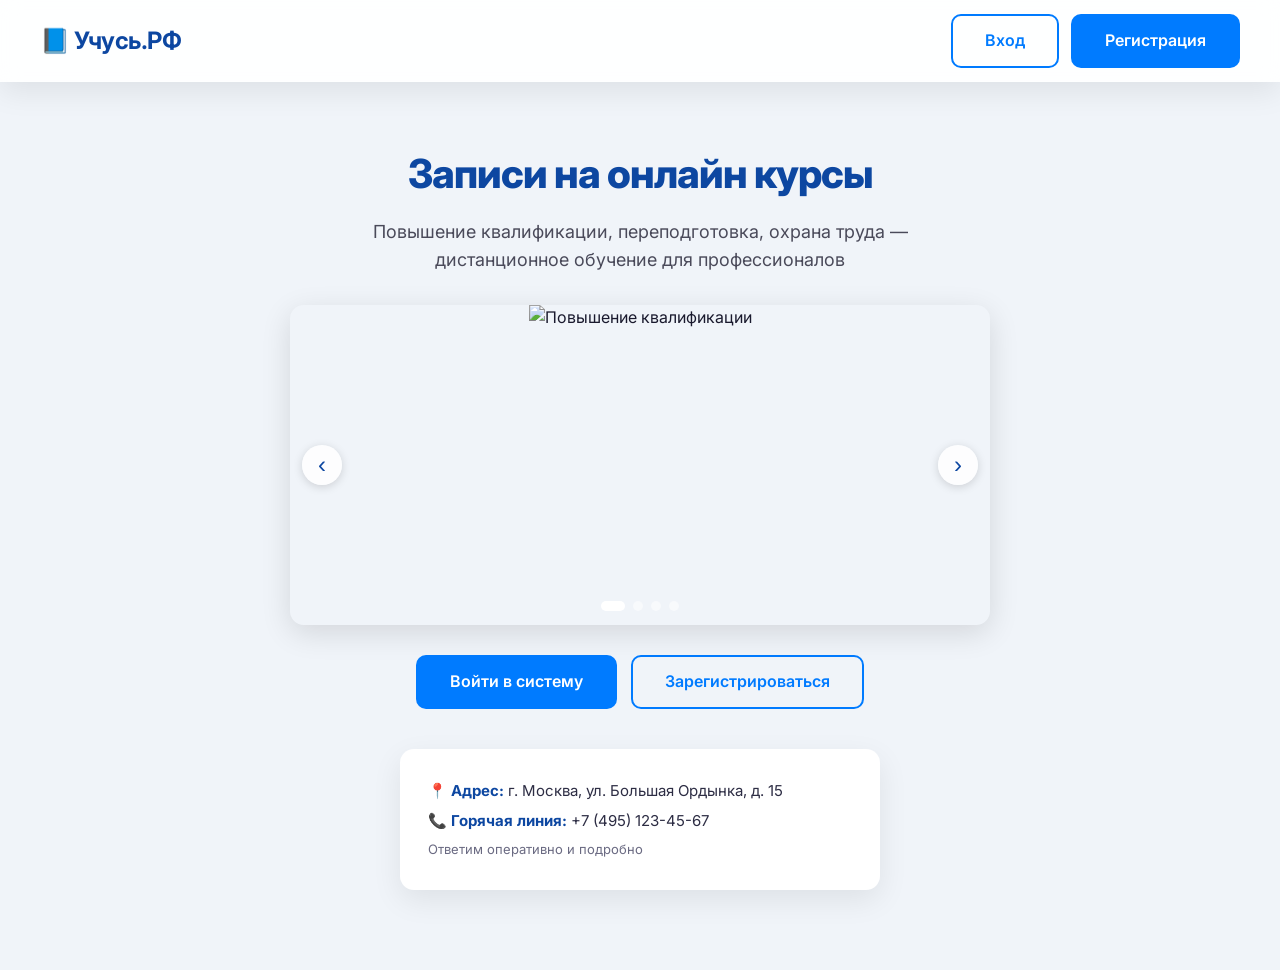
==== assets/admin.html @ 332140f2 "начало" ====
<!DOCTYPE html>
<html lang="ru">
<head>
    <meta charset="UTF-8">
    <meta name="viewport" content="width=device-width, initial-scale=1.0">
    <title>Админ-панель - Учусь.РФ</title>
    <link rel="stylesheet" href="style.css">
</head>
<body>
    <header>
        <div class="logo">📘 Учусь.РФ <span style="font-size:14px; font-weight:400; color:#6a6a82;">Админ-панель</span></div>
        <nav>
            <button class="btn-outline btn-sm" onclick="logout()">Выход</button>
        </nav>
    </header>

    <div class="container">
        <div class="card">
            <h2 style="color: var(--dark-primary); margin-bottom:20px;">⚙️ Управление заявками</h2>
            <div class="filter-bar">
                <select id="status-filter">
                    <option value="all">📋 Все заявки</option>
                    <option value="Новая">🆕 Новые</option>
                    <option value="Идет обучение">📚 В процессе</option>
                    <option value="Обучение завершено">✅ Завершены</option>
                </select>
            </div>
            <div id="admin-app-list"></div>
            <div class="pagination">
                <button id="prev-page" onclick="changePage(-1)">← Назад</button>
                <span id="page-info">Страница 1 из 1</span>
                <button id="next-page" onclick="changePage(1)">Вперед →</button>
            </div>
        </div>
    </div>
    <script src="main.js"></script>
</body>
</html>
---- assets/style.css ----
@import url('https://fonts.googleapis.com/css2?family=Inter:opsz,wght@14..32,100..900&display=swap');

:root {
    --primary: #007bff;
    --dark-primary: #0d47a1;
    --bg-gray: #ced4da;
    --light-gray: #f8f9fa;
    --white: #ffffff;
    --shadow: 0 10px 30px rgba(0, 0, 0, 0.08);
    --radius: 14px;
    --transition: 0.3s ease;
}

* {
    margin: 0;
    padding: 0;
    box-sizing: border-box;
}

body {
    font-family: 'Inter', sans-serif;
    background: #f0f4f9;
    color: #1a1a2e;
    line-height: 1.6;
    min-height: 100vh;
}

/* ===== ШАПКА ===== */
header {
    background: var(--white);
    box-shadow: var(--shadow);
    padding: 14px 40px;
    display: flex;
    justify-content: space-between;
    align-items: center;
    position: sticky;
    top: 0;
    z-index: 100;
    backdrop-filter: blur(10px);
    background: rgba(255, 255, 255, 0.92);
}

.logo {
    font-size: 24px;
    font-weight: 700;
    color: var(--dark-primary);
    letter-spacing: -0.5px;
}

.logo span {
    color: var(--primary);
}

nav {
    display: flex;
    gap: 12px;
    align-items: center;
}

nav a {
    text-decoration: none;
    font-weight: 500;
    transition: var(--transition);
    padding: 8px 18px;
    border-radius: 20px;
    font-size: 15px;
}

.btn-header {
    background: transparent;
    color: var(--primary);
    border: 2px solid var(--primary);
}

.btn-header:hover {
    background: var(--primary);
    color: white;
}

/* ===== КОНТЕЙНЕРЫ ===== */
.container {
    max-width: 1100px;
    margin: 0 auto;
    padding: 20px;
}

.app-container {
    max-width: 480px;
    margin: 40px auto;
    padding: 30px 28px;
    background: white;
    border-radius: var(--radius);
    box-shadow: var(--shadow);
    animation: fadeUp 0.5s ease forwards;
}

@keyframes fadeUp {
    from {
        opacity: 0;
        transform: translateY(25px);
    }

    to {
        opacity: 1;
        transform: translateY(0);
    }
}

/* ===== ГЕРОЙ ===== */
.hero {
    text-align: center;
    padding: 40px 0 60px;
}

.hero h1 {
    font-size: 40px;
    color: var(--dark-primary);
    margin-bottom: 12px;
    font-weight: 800;
    letter-spacing: -1px;
}

.hero h1 span {
    color: var(--primary);
}

.hero p {
    font-size: 18px;
    color: #4a4a5a;
    max-width: 640px;
    margin: 0 auto 30px;
}

.hero-buttons {
    display: flex;
    gap: 14px;
    justify-content: center;
    flex-wrap: wrap;
    margin-top: 10px;
}

/* ===== СЛАЙДЕР ===== */
.hero-slider {
    width: 100%;
    max-width: 700px;
    height: 320px;
    margin: 0 auto 30px;
    border-radius: var(--radius);
    overflow: hidden;
    position: relative;
    box-shadow: 0 8px 30px rgba(0, 0, 0, 0.12);
}

.slider-wrapper {
    display: flex;
    width: 400%;
    height: 100%;
    transition: transform 0.6s cubic-bezier(0.25, 0.8, 0.25, 1);
}

.slide {
    width: 25%;
    height: 100%;
    flex-shrink: 0;
}

.slide img {
    width: 100%;
    height: 100%;
    object-fit: cover;
}

.slider-btn {
    position: absolute;
    top: 50%;
    transform: translateY(-50%);
    background: rgba(255, 255, 255, 0.85);
    border: none;
    width: 40px;
    height: 40px;
    border-radius: 50%;
    font-size: 24px;
    cursor: pointer;
    transition: var(--transition);
    box-shadow: 0 2px 10px rgba(0, 0, 0, 0.15);
    color: var(--dark-primary);
    font-weight: 300;
    display: flex;
    align-items: center;
    justify-content: center;
}

.slider-btn:hover {
    background: white;
    transform: translateY(-50%) scale(1.08);
}

.slider-btn.prev {
    left: 12px;
}

.slider-btn.next {
    right: 12px;
}

.slider-dots {
    position: absolute;
    bottom: 14px;
    left: 50%;
    transform: translateX(-50%);
    display: flex;
    gap: 8px;
}

.slider-dots span {
    width: 10px;
    height: 10px;
    border-radius: 50%;
    background: rgba(255, 255, 255, 0.5);
    cursor: pointer;
    transition: var(--transition);
}

.slider-dots span.active {
    background: white;
    width: 24px;
    border-radius: 5px;
}

/* ===== КНОПКИ ===== */
.btn {
    background: var(--primary);
    color: white;
    padding: 14px 34px;
    border: none;
    border-radius: 10px;
    cursor: pointer;
    font-weight: 600;
    font-size: 16px;
    transition: var(--transition);
    text-decoration: none;
    display: inline-block;
}

.btn:hover {
    background: var(--dark-primary);
    transform: translateY(-2px);
    box-shadow: 0 6px 20px rgba(0, 123, 255, 0.35);
}

.btn-outline {
    background: transparent;
    color: var(--primary);
    border: 2px solid var(--primary);
    padding: 12px 32px;
    border-radius: 10px;
    cursor: pointer;
    font-weight: 600;
    font-size: 16px;
    transition: var(--transition);
    text-decoration: none;
    display: inline-block;
}

.btn-outline:hover {
    background: var(--primary);
    color: white;
    transform: translateY(-2px);
}

.btn-sm {
    padding: 8px 18px;
    font-size: 14px;
}

.btn-danger {
    background: #dc3545;
    border-color: #dc3545;
}

.btn-danger:hover {
    background: #b02a37;
    border-color: #b02a37;
}

/* ===== ФОРМЫ ===== */
label {
    font-weight: 500;
    display: block;
    margin-top: 16px;
    margin-bottom: 5px;
    font-size: 14px;
    color: #2d2d44;
}

input,
select,
textarea {
    width: 100%;
    padding: 13px 16px;
    border: 2px solid #e2e8f0;
    border-radius: 10px;
    transition: var(--transition);
    font-size: 15px;
    font-family: 'Inter', sans-serif;
    background: #fafcff;
}

input:focus,
select:focus,
textarea:focus {
    border-color: var(--primary);
    outline: none;
    box-shadow: 0 0 0 4px rgba(0, 123, 255, 0.12);
    background: white;
}

.error-msg {
    color: #dc3545;
    font-size: 13px;
    margin-top: 4px;
    min-height: 20px;
}

.link-text {
    text-align: center;
    margin-top: 18px;
    font-size: 14px;
    color: #5a5a72;
}

.link-text a {
    color: var(--primary);
    font-weight: 600;
    text-decoration: none;
}

.link-text a:hover {
    text-decoration: underline;
}

/* ===== КАРТОЧКИ ЗАЯВОК ===== */
.app-card {
    border-left: 4px solid var(--primary);
    padding: 16px 18px;
    margin-bottom: 14px;
    background: #fafcff;
    border-radius: 10px;
    box-shadow: 0 2px 8px rgba(0, 0, 0, 0.04);
    transition: var(--transition);
}

.app-card:hover {
    background: white;
    box-shadow: 0 4px 16px rgba(0, 0, 0, 0.07);
}

.app-card strong {
    color: var(--dark-primary);
}

.app-card .meta {
    font-size: 14px;
    color: #5a5a72;
    margin-top: 4px;
}

.status-badge {
    padding: 4px 14px;
    border-radius: 20px;
    font-size: 12px;
    font-weight: 600;
    display: inline-block;
    margin-top: 6px;
}

.status-new {
    background: #fff3cd;
    color: #856404;
}

.status-progress {
    background: #cce5ff;
    color: #004085;
}

.status-done {
    background: #d4edda;
    color: #155724;
}

.review-area {
    width: 100%;
    padding: 10px 14px;
    border: 2px solid #e2e8f0;
    border-radius: 8px;
    resize: vertical;
    min-height: 60px;
    font-family: 'Inter', sans-serif;
    font-size: 14px;
    margin-top: 8px;
}

.review-area:focus {
    border-color: var(--primary);
    outline: none;
}

/* ===== АДМИНКА ===== */
.filter-bar {
    display: flex;
    gap: 12px;
    margin-bottom: 20px;
    flex-wrap: wrap;
}

.filter-bar select {
    width: auto;
    padding: 10px 16px;
    border-radius: 10px;
    background: white;
}

.pagination {
    display: flex;
    gap: 10px;
    align-items: center;
    justify-content: center;
    margin-top: 24px;
}

.pagination button {
    padding: 8px 16px;
    border: 2px solid var(--primary);
    border-radius: 8px;
    background: white;
    cursor: pointer;
    transition: var(--transition);
    font-weight: 500;
}

.pagination button:hover:not(:disabled) {
    background: var(--primary);
    color: white;
}

.pagination button:disabled {
    opacity: 0.4;
    cursor: not-allowed;
}

/* ===== TOAST ===== */
.toast {
    position: fixed;
    top: 24px;
    right: 24px;
    color: white;
    padding: 16px 28px;
    border-radius: 12px;
    box-shadow: 0 8px 30px rgba(0, 0, 0, 0.2);
    z-index: 999;
    animation: slideIn 0.5s cubic-bezier(0.25, 0.8, 0.25, 1);
    font-weight: 500;
    max-width: 380px;
}

@keyframes slideIn {
    from {
        transform: translateX(100%);
        opacity: 0;
    }

    to {
        transform: translateX(0);
        opacity: 1;
    }
}

/* ===== КОНТАКТЫ ===== */
.contact-block {
    margin-top: 40px;
    padding: 24px 28px;
    background: white;
    border-radius: var(--radius);
    box-shadow: var(--shadow);
    text-align: left;
    max-width: 480px;
    margin-left: auto;
    margin-right: auto;
}

.contact-block p {
    margin: 6px 0;
    font-size: 15px;
    color: #2d2d44;
}

.contact-block strong {
    color: var(--dark-primary);
}

.contact-note {
    color: #6a6a82 !important;
    font-size: 13px !important;
    margin-top: 4px !important;
}

/* ===== ХЕДЕР В КАБИНЕТЕ ===== */
.header-flex {
    display: flex;
    justify-content: space-between;
    align-items: center;
    margin-bottom: 20px;
}

.header-flex h3 {
    font-size: 24px;
    color: var(--dark-primary);
}

/* ===== АДАПТИВ ===== */
@media (max-width: 640px) {
    header {
        padding: 12px 20px;
        flex-wrap: wrap;
        gap: 10px;
    }

    .logo {
        font-size: 20px;
    }

    nav a {
        font-size: 13px;
        padding: 6px 14px;
    }

    .hero h1 {
        font-size: 28px;
    }

    .hero p {
        font-size: 16px;
        padding: 0 10px;
    }

    .hero-slider {
        height: 200px;
    }

    .slider-btn {
        width: 32px;
        height: 32px;
        font-size: 18px;
    }

    .app-container {
        padding: 20px 16px;
        margin: 20px 12px;
    }

    .btn,
    .btn-outline {
        padding: 12px 24px;
        font-size: 14px;
    }

    .contact-block {
        padding: 18px 16px;
    }
}

@media (max-width: 390px) {
    .hero-slider {
        height: 170px;
    }

    .hero h1 {
        font-size: 24px;
    }

    .hero-buttons {
        flex-direction: column;
        align-items: center;
    }

    .btn,
    .btn-outline {
        width: 100%;
        text-align: center;
    }
}
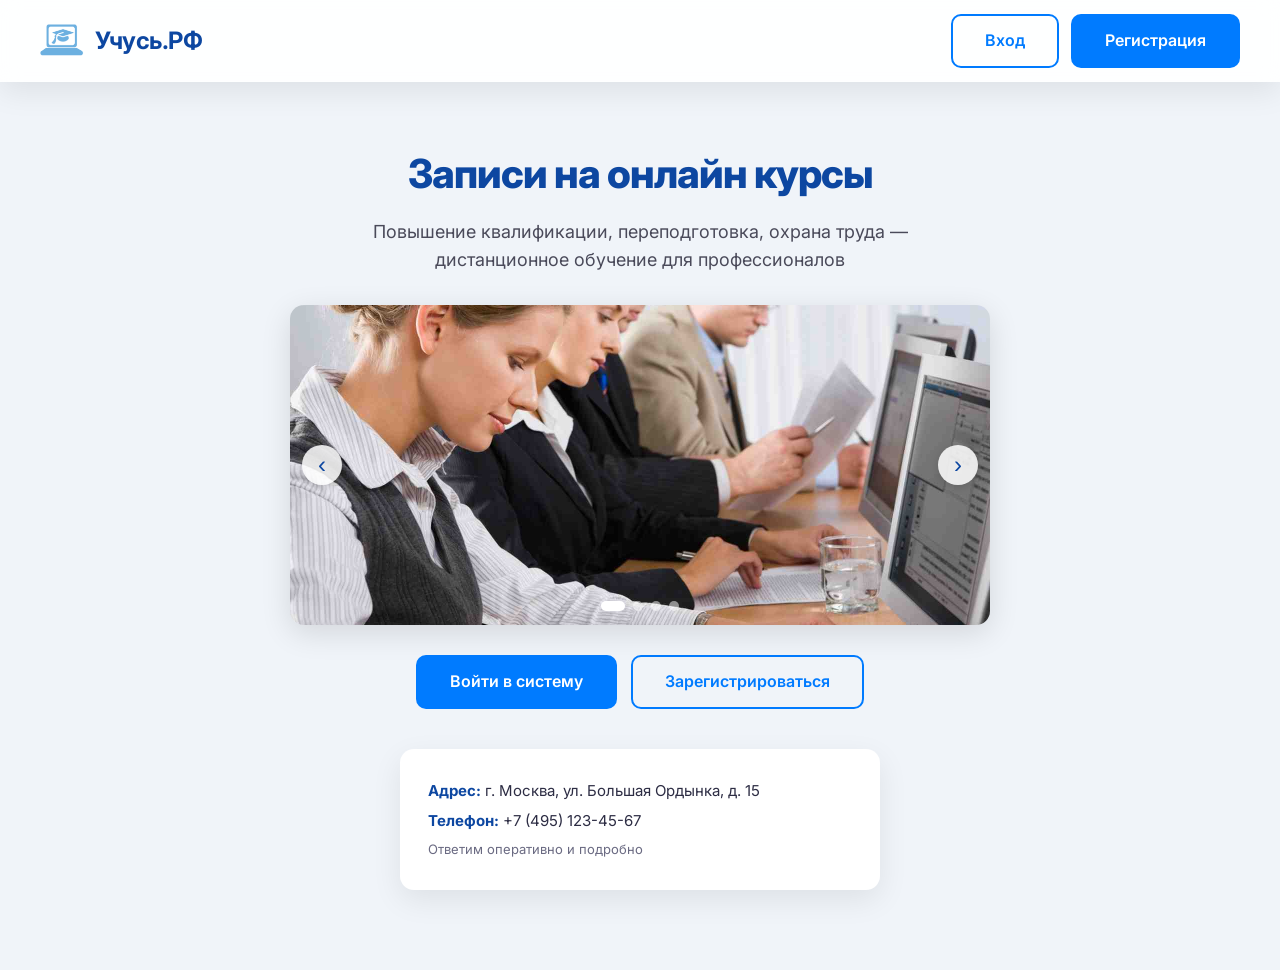
==== commit 71c12978: "добавила к админ панели редактирование" ====
--- a/assets/admin.html
+++ b/assets/admin.html
@@ -8,7 +8,11 @@
 </head>
 <body>
     <header>
-        <div class="logo">📘 Учусь.РФ <span style="font-size:14px; font-weight:400; color:#6a6a82;">Админ-панель</span></div>
+        <div class="logo">
+            <img src="images/logo.png" alt="Учусь.РФ" class="logo-img">
+            <span>Учусь.РФ</span>
+            <span style="font-size:14px; font-weight:400; color:#6a6a82; margin-left:8px;">Админ-панель</span>
+        </div>
         <nav>
             <button class="btn-outline btn-sm" onclick="logout()">Выход</button>
         </nav>
@@ -16,14 +20,16 @@
 
     <div class="container">
         <div class="card">
-            <h2 style="color: var(--dark-primary); margin-bottom:20px;">⚙️ Управление заявками</h2>
+            <h2 style="color: var(--dark-primary); margin-bottom:20px;">Управление заявками</h2>
             <div class="filter-bar">
                 <select id="status-filter">
-                    <option value="all">📋 Все заявки</option>
-                    <option value="Новая">🆕 Новые</option>
-                    <option value="Идет обучение">📚 В процессе</option>
-                    <option value="Обучение завершено">✅ Завершены</option>
+                    <option value="all">Все заявки</option>
+                    <option value="Новая">Новые</option>
+                    <option value="Идет обучение">В процессе</option>
+                    <option value="Обучение завершено">Завершены</option>
                 </select>
+                <button class="btn btn-sm" onclick="renderAdminApps(1)" style="padding:8px 20px;">Применить</button>
+                <button class="btn-outline btn-sm" onclick="renderAdminApps(1)" style="padding:8px 20px;">Сбросить</button>
             </div>
             <div id="admin-app-list"></div>
             <div class="pagination">
@@ -33,6 +39,44 @@
             </div>
         </div>
     </div>
+
+    <!-- Модальное окно для редактирования -->
+    <div class="modal-overlay" id="edit-modal">
+        <div class="modal-content">
+            <div class="modal-header">
+                <h3>Редактирование заявки</h3>
+                <button class="modal-close" onclick="closeModal()">×</button>
+            </div>
+            <form id="edit-form">
+                <input type="hidden" id="edit-id">
+                <label>Курс</label>
+                <select id="edit-course">
+                    <option value="Повышение квалификации">Повышение квалификации</option>
+                    <option value="Курс переподготовки">Курс переподготовки</option>
+                    <option value="Охрана труда">Охрана труда</option>
+                </select>
+                <label>Дата (ДД.ММ.ГГГГ)</label>
+                <input type="text" id="edit-date" placeholder="Например: 15.06.2026">
+                <label>Способ оплаты</label>
+                <select id="edit-payment">
+                    <option value="Предоплата по QR-коду">Предоплата по QR-коду</option>
+                    <option value="Оплата картой МИР">Оплата картой МИР</option>
+                    <option value="Постоплата в офисе">Постоплата в офисе (г. Москва)</option>
+                </select>
+                <label>Статус</label>
+                <select id="edit-status">
+                    <option value="Новая">Новая</option>
+                    <option value="Идет обучение">В процессе</option>
+                    <option value="Обучение завершено">Завершено</option>
+                </select>
+                <div class="modal-actions">
+                    <button type="submit" class="btn">Сохранить</button>
+                    <button type="button" class="btn-outline" onclick="closeModal()">Отмена</button>
+                </div>
+            </form>
+        </div>
+    </div>
+
     <script src="main.js"></script>
 </body>
 </html>
--- a/assets/style.css
+++ b/assets/style.css
@@ -41,14 +41,18 @@
 }
 
 .logo {
+    display: flex;
+    align-items: center;
+    gap: 10px;
     font-size: 24px;
     font-weight: 700;
     color: var(--dark-primary);
     letter-spacing: -0.5px;
 }
 
-.logo span {
-    color: var(--primary);
+.logo-img {
+    height: 36px;
+    width: auto;
 }
 
 nav {
@@ -57,13 +61,16 @@
     align-items: center;
 }
 
-nav a {
+nav a,
+nav button {
     text-decoration: none;
     font-weight: 500;
     transition: var(--transition);
     padding: 8px 18px;
     border-radius: 20px;
     font-size: 15px;
+    cursor: pointer;
+    font-family: 'Inter', sans-serif;
 }
 
 .btn-header {
@@ -104,6 +111,23 @@
         opacity: 1;
         transform: translateY(0);
     }
+}
+
+/* ===== ЛОГОТИП НА СТРАНИЦАХ АВТОРИЗАЦИИ ===== */
+.auth-logo {
+    text-align: center;
+    margin-bottom: 24px;
+}
+
+.auth-logo-img {
+    height: 50px;
+    width: auto;
+    margin-bottom: 8px;
+}
+
+.auth-logo h2 {
+    color: var(--dark-primary);
+    font-weight: 700;
 }
 
 /* ===== ГЕРОЙ ===== */
@@ -118,10 +142,6 @@
     margin-bottom: 12px;
     font-weight: 800;
     letter-spacing: -1px;
-}
-
-.hero h1 span {
-    color: var(--primary);
 }
 
 .hero p {
@@ -240,6 +260,7 @@
     transition: var(--transition);
     text-decoration: none;
     display: inline-block;
+    font-family: 'Inter', sans-serif;
 }
 
 .btn:hover {
@@ -260,6 +281,7 @@
     transition: var(--transition);
     text-decoration: none;
     display: inline-block;
+    font-family: 'Inter', sans-serif;
 }
 
 .btn-outline:hover {
@@ -276,11 +298,24 @@
 .btn-danger {
     background: #dc3545;
     border-color: #dc3545;
+    color: white;
 }
 
 .btn-danger:hover {
     background: #b02a37;
     border-color: #b02a37;
+    color: white;
+}
+
+.btn-warning {
+    background: #ffc107;
+    border-color: #ffc107;
+    color: #212529;
+}
+
+.btn-warning:hover {
+    background: #e0a800;
+    border-color: #e0a800;
 }
 
 /* ===== ФОРМЫ ===== */
@@ -363,6 +398,28 @@
     font-size: 14px;
     color: #5a5a72;
     margin-top: 4px;
+}
+
+.app-card .actions {
+    display: flex;
+    align-items: center;
+    gap: 8px;
+    margin-top: 8px;
+    flex-wrap: wrap;
+}
+
+.app-card .actions select {
+    width: auto;
+    padding: 4px 10px;
+    border-radius: 6px;
+    font-size: 14px;
+    background: white;
+    border: 2px solid #e2e8f0;
+}
+
+.app-card .actions .btn-sm {
+    padding: 4px 12px;
+    font-size: 13px;
 }
 
 .status-badge {
@@ -412,6 +469,7 @@
     gap: 12px;
     margin-bottom: 20px;
     flex-wrap: wrap;
+    align-items: center;
 }
 
 .filter-bar select {
@@ -421,6 +479,10 @@
     background: white;
 }
 
+.filter-bar .btn {
+    padding: 10px 20px;
+}
+
 .pagination {
     display: flex;
     gap: 10px;
@@ -437,6 +499,7 @@
     cursor: pointer;
     transition: var(--transition);
     font-weight: 500;
+    font-family: 'Inter', sans-serif;
 }
 
 .pagination button:hover:not(:disabled) {
@@ -447,6 +510,120 @@
 .pagination button:disabled {
     opacity: 0.4;
     cursor: not-allowed;
+}
+
+/* ===== МОДАЛЬНОЕ ОКНО ===== */
+.modal-overlay {
+    position: fixed;
+    top: 0;
+    left: 0;
+    right: 0;
+    bottom: 0;
+    background: rgba(0, 0, 0, 0.5);
+    backdrop-filter: blur(4px);
+    display: none;
+    justify-content: center;
+    align-items: center;
+    z-index: 999;
+    animation: fadeIn 0.3s ease;
+}
+
+.modal-overlay.active {
+    display: flex;
+}
+
+@keyframes fadeIn {
+    from { opacity: 0; }
+    to { opacity: 1; }
+}
+
+.modal-content {
+    background: white;
+    padding: 30px 35px;
+    border-radius: var(--radius);
+    max-width: 480px;
+    width: 90%;
+    box-shadow: 0 20px 60px rgba(0, 0, 0, 0.3);
+    animation: slideUp 0.3s ease;
+    max-height: 90vh;
+    overflow-y: auto;
+}
+
+@keyframes slideUp {
+    from { transform: translateY(30px) scale(0.95); opacity: 0; }
+    to { transform: translateY(0) scale(1); opacity: 1; }
+}
+
+.modal-header {
+    display: flex;
+    justify-content: space-between;
+    align-items: center;
+    margin-bottom: 20px;
+    padding-bottom: 12px;
+    border-bottom: 2px solid #f0f4f9;
+}
+
+.modal-header h3 {
+    color: var(--dark-primary);
+    font-size: 22px;
+    font-weight: 700;
+}
+
+.modal-close {
+    background: none;
+    border: none;
+    font-size: 30px;
+    cursor: pointer;
+    color: #888;
+    transition: var(--transition);
+    line-height: 1;
+    padding: 0 8px;
+}
+
+.modal-close:hover {
+    color: #dc3545;
+    transform: rotate(90deg);
+}
+
+.modal-content label {
+    margin-top: 12px;
+    font-weight: 500;
+}
+
+.modal-content input,
+.modal-content select {
+    width: 100%;
+    padding: 10px 14px;
+    border: 2px solid #e2e8f0;
+    border-radius: 8px;
+    font-size: 15px;
+    font-family: 'Inter', sans-serif;
+    background: #fafcff;
+}
+
+.modal-content input:focus,
+.modal-content select:focus {
+    border-color: var(--primary);
+    outline: none;
+    box-shadow: 0 0 0 4px rgba(0, 123, 255, 0.12);
+}
+
+.modal-actions {
+    display: flex;
+    gap: 10px;
+    margin-top: 20px;
+}
+
+.modal-actions .btn {
+    flex: 1;
+    text-align: center;
+    padding: 12px;
+}
+
+.modal-actions .btn-outline {
+    flex: 1;
+    text-align: center;
+    padding: 12px;
 }
 
 /* ===== TOAST ===== */
@@ -530,7 +707,12 @@
         font-size: 20px;
     }
 
-    nav a {
+    .logo-img {
+        height: 30px;
+    }
+
+    nav a,
+    nav button {
         font-size: 13px;
         padding: 6px 14px;
     }
@@ -568,6 +750,19 @@
     .contact-block {
         padding: 18px 16px;
     }
+
+    .auth-logo-img {
+        height: 40px;
+    }
+
+    .modal-content {
+        padding: 20px 16px;
+        width: 95%;
+    }
+
+    .modal-actions {
+        flex-direction: column;
+    }
 }
 
 @media (max-width: 390px) {
@@ -589,4 +784,13 @@
         width: 100%;
         text-align: center;
     }
+
+    .app-card .actions {
+        flex-direction: column;
+        align-items: stretch;
+    }
+
+    .app-card .actions select {
+        width: 100%;
+    }
 }
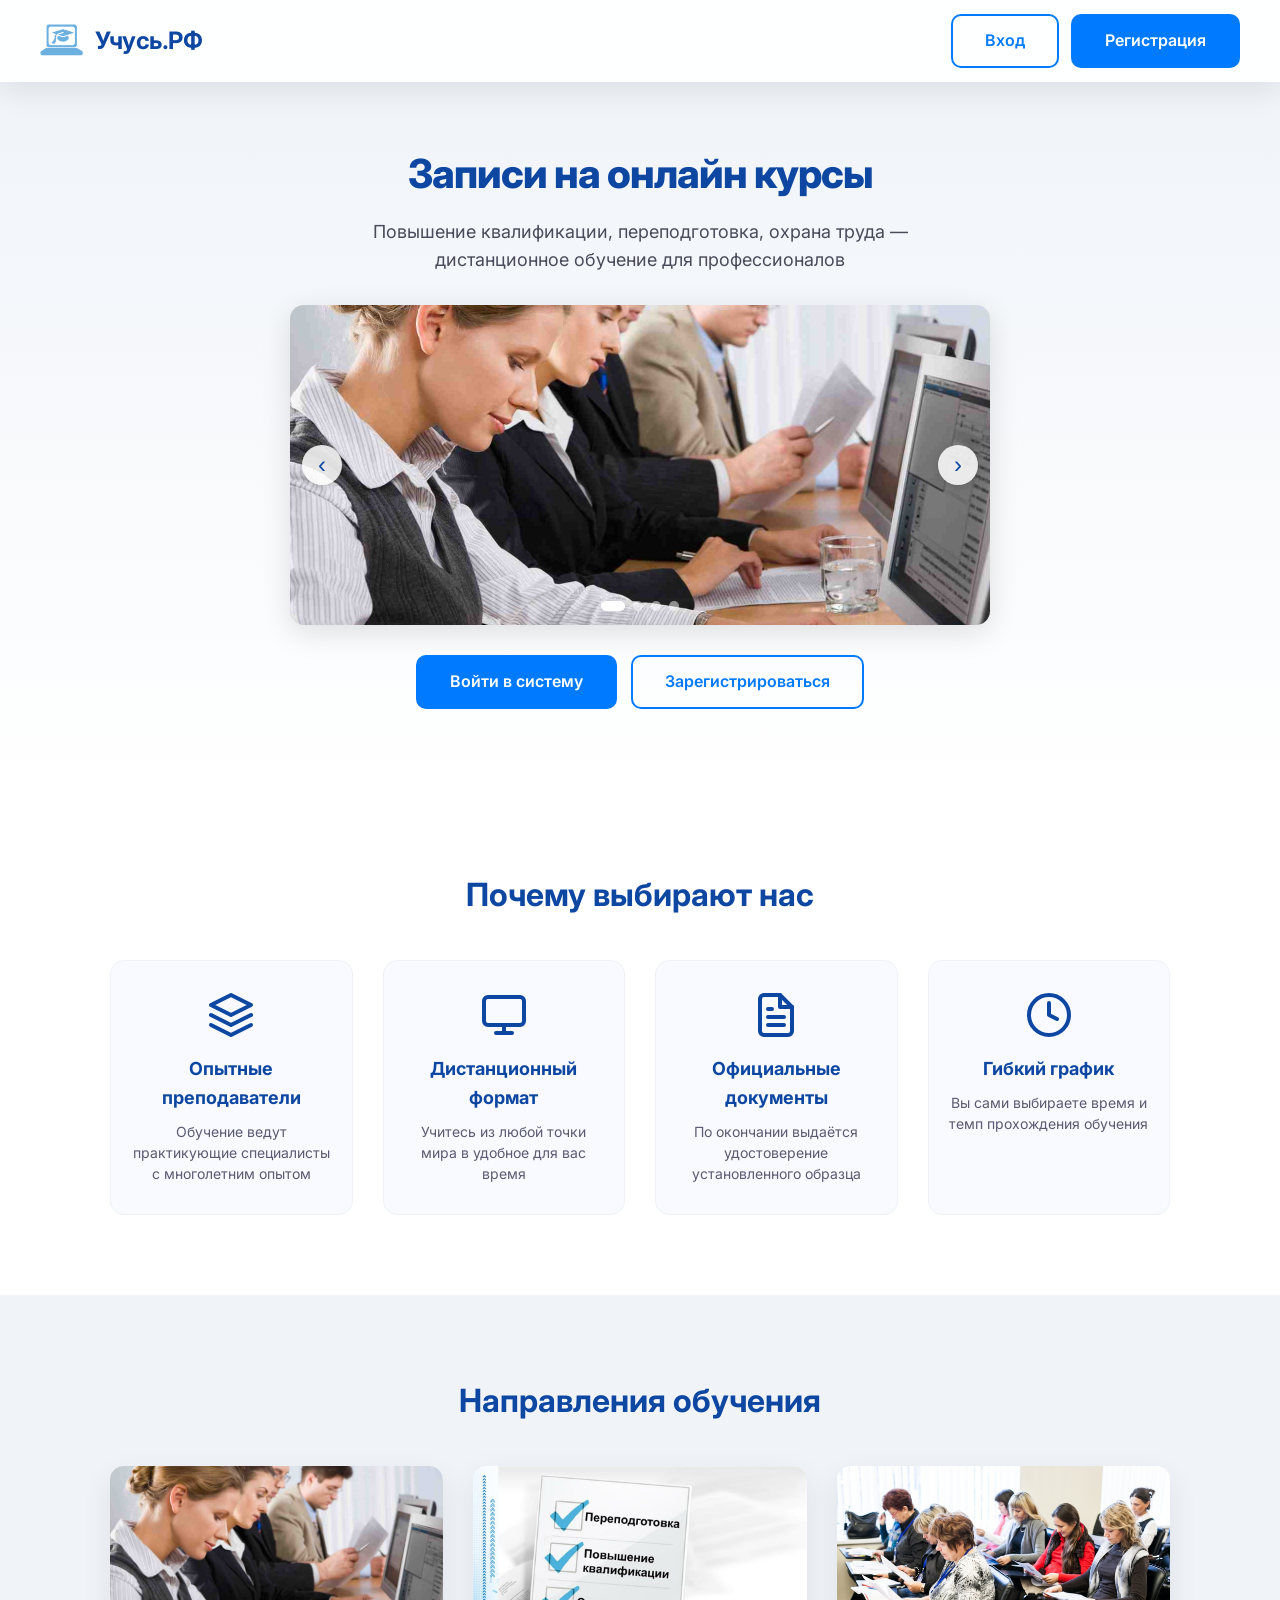
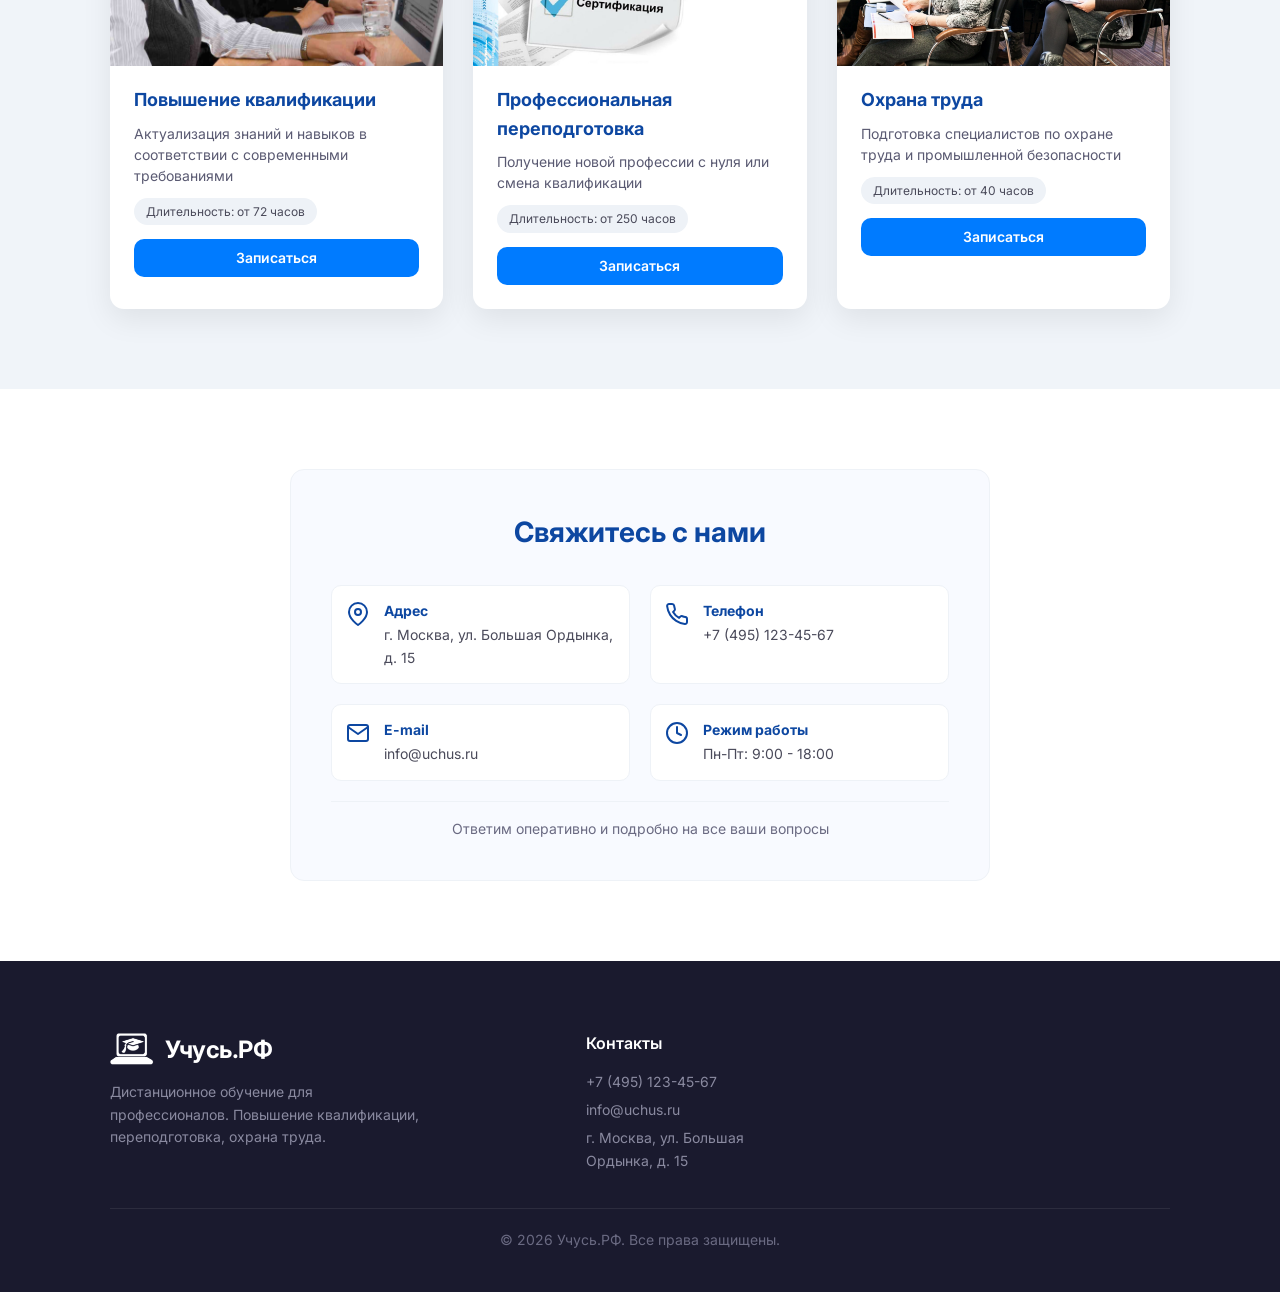
==== commit fac4564a: "добавила на главный экран" ====
--- a/assets/admin.html
+++ b/assets/admin.html
@@ -13,7 +13,12 @@
             <span>Учусь.РФ</span>
             <span style="font-size:14px; font-weight:400; color:#6a6a82; margin-left:8px;">Админ-панель</span>
         </div>
-        <nav>
+        <button class="burger-menu" id="burger-menu" aria-label="Меню">
+            <span></span>
+            <span></span>
+            <span></span>
+        </button>
+        <nav class="nav-menu" id="nav-menu">
             <button class="btn-outline btn-sm" onclick="logout()">Выход</button>
         </nav>
     </header>
@@ -33,14 +38,13 @@
             </div>
             <div id="admin-app-list"></div>
             <div class="pagination">
-                <button id="prev-page" onclick="changePage(-1)">← Назад</button>
+                <button id="prev-page" onclick="changePage(-1)">Назад</button>
                 <span id="page-info">Страница 1 из 1</span>
-                <button id="next-page" onclick="changePage(1)">Вперед →</button>
+                <button id="next-page" onclick="changePage(1)">Вперед</button>
             </div>
         </div>
     </div>
 
-    <!-- Модальное окно для редактирования -->
     <div class="modal-overlay" id="edit-modal">
         <div class="modal-content">
             <div class="modal-header">
--- a/assets/style.css
+++ b/assets/style.css
@@ -17,12 +17,22 @@
     box-sizing: border-box;
 }
 
+html {
+    scroll-behavior: smooth;
+}
+
 body {
     font-family: 'Inter', sans-serif;
     background: #f0f4f9;
     color: #1a1a2e;
     line-height: 1.6;
     min-height: 100vh;
+    display: flex;
+    flex-direction: column;
+}
+
+main {
+    flex: 1;
 }
 
 /* ===== ШАПКА ===== */
@@ -55,7 +65,49 @@
     width: auto;
 }
 
+/* ===== БУРГЕР-МЕНЮ ===== */
+.burger-menu {
+    display: none;
+    flex-direction: column;
+    gap: 5px;
+    background: none;
+    border: none;
+    cursor: pointer;
+    padding: 8px;
+    z-index: 101;
+}
+
+.burger-menu span {
+    display: block;
+    width: 28px;
+    height: 3px;
+    background: var(--dark-primary);
+    border-radius: 3px;
+    transition: var(--transition);
+    transform-origin: center;
+}
+
+.burger-menu.active span:nth-child(1) {
+    transform: rotate(45deg) translate(5px, 6px);
+}
+
+.burger-menu.active span:nth-child(2) {
+    opacity: 0;
+    transform: scaleX(0);
+}
+
+.burger-menu.active span:nth-child(3) {
+    transform: rotate(-45deg) translate(5px, -6px);
+}
+
+/* ===== НАВИГАЦИЯ ===== */
 nav {
+    display: flex;
+    gap: 12px;
+    align-items: center;
+}
+
+.nav-menu {
     display: flex;
     gap: 12px;
     align-items: center;
@@ -106,7 +158,6 @@
         opacity: 0;
         transform: translateY(25px);
     }
-
     to {
         opacity: 1;
         transform: translateY(0);
@@ -134,6 +185,7 @@
 .hero {
     text-align: center;
     padding: 40px 0 60px;
+    background: linear-gradient(180deg, #f0f4f9 0%, #ffffff 100%);
 }
 
 .hero h1 {
@@ -305,17 +357,6 @@
     background: #b02a37;
     border-color: #b02a37;
     color: white;
-}
-
-.btn-warning {
-    background: #ffc107;
-    border-color: #ffc107;
-    color: #212529;
-}
-
-.btn-warning:hover {
-    background: #e0a800;
-    border-color: #e0a800;
 }
 
 /* ===== ФОРМЫ ===== */
@@ -646,40 +687,292 @@
         transform: translateX(100%);
         opacity: 0;
     }
-
     to {
         transform: translateX(0);
         opacity: 1;
     }
 }
 
+/* ===== БЛОК ПРЕИМУЩЕСТВ ===== */
+.features {
+    padding: 60px 0;
+    background: white;
+}
+
+.section-title {
+    text-align: center;
+    font-size: 32px;
+    color: var(--dark-primary);
+    margin-bottom: 40px;
+    font-weight: 700;
+}
+
+.features-grid {
+    display: grid;
+    grid-template-columns: repeat(4, 1fr);
+    gap: 30px;
+}
+
+.feature-card {
+    text-align: center;
+    padding: 30px 20px;
+    background: #f8faff;
+    border-radius: var(--radius);
+    transition: var(--transition);
+    border: 1px solid #eef2f7;
+}
+
+.feature-card:hover {
+    transform: translateY(-5px);
+    box-shadow: var(--shadow);
+    border-color: var(--primary);
+}
+
+.feature-icon {
+    margin-bottom: 16px;
+    display: flex;
+    justify-content: center;
+}
+
+.feature-icon svg {
+    width: 48px;
+    height: 48px;
+}
+
+.feature-card h3 {
+    font-size: 18px;
+    color: var(--dark-primary);
+    margin-bottom: 8px;
+}
+
+.feature-card p {
+    font-size: 14px;
+    color: #5a5a72;
+    line-height: 1.5;
+}
+
+/* ===== БЛОК КУРСОВ ===== */
+.courses {
+    padding: 60px 0;
+    background: #f0f4f9;
+}
+
+.courses-grid {
+    display: grid;
+    grid-template-columns: repeat(3, 1fr);
+    gap: 30px;
+}
+
+.course-card {
+    background: white;
+    border-radius: var(--radius);
+    overflow: hidden;
+    box-shadow: var(--shadow);
+    transition: var(--transition);
+}
+
+.course-card:hover {
+    transform: translateY(-5px);
+    box-shadow: 0 15px 40px rgba(0, 0, 0, 0.12);
+}
+
+.course-image {
+    height: 200px;
+    overflow: hidden;
+}
+
+.course-image img {
+    width: 100%;
+    height: 100%;
+    object-fit: cover;
+    transition: var(--transition);
+}
+
+.course-card:hover .course-image img {
+    transform: scale(1.05);
+}
+
+.course-info {
+    padding: 20px 24px 24px;
+}
+
+.course-info h3 {
+    font-size: 18px;
+    color: var(--dark-primary);
+    margin-bottom: 8px;
+}
+
+.course-info p {
+    font-size: 14px;
+    color: #5a5a72;
+    margin-bottom: 12px;
+    line-height: 1.5;
+}
+
+.course-tag {
+    display: inline-block;
+    background: #eef2f7;
+    color: #4a4a5a;
+    padding: 4px 12px;
+    border-radius: 20px;
+    font-size: 12px;
+    margin-bottom: 14px;
+}
+
+.course-info .btn {
+    width: 100%;
+    text-align: center;
+}
+
 /* ===== КОНТАКТЫ ===== */
+.contact-section {
+    padding: 60px 0;
+    background: white;
+}
+
 .contact-block {
-    margin-top: 40px;
-    padding: 24px 28px;
-    background: white;
+    max-width: 700px;
+    margin: 0 auto;
+    padding: 40px;
+    background: #f8faff;
     border-radius: var(--radius);
+    border: 1px solid #eef2f7;
+}
+
+.contact-block h2 {
+    text-align: center;
+    color: var(--dark-primary);
+    font-size: 28px;
+    margin-bottom: 30px;
+}
+
+.contact-info {
+    display: grid;
+    grid-template-columns: 1fr 1fr;
+    gap: 20px;
+}
+
+.contact-item {
+    display: flex;
+    align-items: flex-start;
+    gap: 14px;
+    padding: 14px;
+    background: white;
+    border-radius: 10px;
+    border: 1px solid #eef2f7;
+    transition: var(--transition);
+}
+
+.contact-item:hover {
+    border-color: var(--primary);
     box-shadow: var(--shadow);
-    text-align: left;
-    max-width: 480px;
-    margin-left: auto;
-    margin-right: auto;
-}
-
-.contact-block p {
-    margin: 6px 0;
-    font-size: 15px;
-    color: #2d2d44;
-}
-
-.contact-block strong {
+}
+
+.contact-icon {
+    flex-shrink: 0;
+    margin-top: 2px;
+}
+
+.contact-icon svg {
+    width: 24px;
+    height: 24px;
+}
+
+.contact-item strong {
+    display: block;
+    font-size: 14px;
     color: var(--dark-primary);
 }
 
+.contact-item p {
+    font-size: 14px;
+    color: #4a4a5a;
+    margin: 2px 0 0;
+}
+
 .contact-note {
-    color: #6a6a82 !important;
-    font-size: 13px !important;
-    margin-top: 4px !important;
+    text-align: center;
+    color: #6a6a82;
+    font-size: 14px;
+    margin-top: 20px;
+    padding-top: 16px;
+    border-top: 1px solid #eef2f7;
+}
+
+/* ===== ФУТЕР ===== */
+.footer {
+    background: #1a1a2e;
+    color: #b0b0c0;
+    padding: 50px 0 0;
+    margin-top: auto;
+}
+
+.footer-content {
+    display: grid;
+    grid-template-columns: 2fr 1fr 1.5fr;
+    gap: 40px;
+    padding-bottom: 30px;
+    border-bottom: 1px solid rgba(255, 255, 255, 0.08);
+}
+
+.footer-brand .logo {
+    color: white;
+    margin-bottom: 12px;
+}
+
+.footer-brand .logo span {
+    color: white;
+}
+
+.footer-brand .logo-img {
+    filter: brightness(0) invert(1);
+}
+
+.footer-brand p {
+    font-size: 14px;
+    line-height: 1.6;
+    max-width: 320px;
+    color: #8a8aa0;
+}
+
+.footer-links h4,
+.footer-contacts h4 {
+    color: white;
+    font-size: 16px;
+    margin-bottom: 14px;
+    font-weight: 600;
+}
+
+.footer-links ul {
+    list-style: none;
+}
+
+.footer-links ul li {
+    margin-bottom: 8px;
+}
+
+.footer-links ul li a {
+    color: #8a8aa0;
+    text-decoration: none;
+    font-size: 14px;
+    transition: var(--transition);
+}
+
+.footer-links ul li a:hover {
+    color: white;
+}
+
+.footer-contacts p {
+    font-size: 14px;
+    color: #8a8aa0;
+    margin-bottom: 6px;
+}
+
+.footer-bottom {
+    padding: 20px 0;
+    text-align: center;
+    font-size: 14px;
+    color: #6a6a82;
 }
 
 /* ===== ХЕДЕР В КАБИНЕТЕ ===== */
@@ -696,11 +989,80 @@
 }
 
 /* ===== АДАПТИВ ===== */
-@media (max-width: 640px) {
+@media (max-width: 992px) {
+    .features-grid {
+        grid-template-columns: repeat(2, 1fr);
+    }
+
+    .courses-grid {
+        grid-template-columns: repeat(2, 1fr);
+    }
+
+    .contact-info {
+        grid-template-columns: 1fr;
+    }
+
+    .footer-content {
+        grid-template-columns: 1fr 1fr;
+        gap: 30px;
+    }
+}
+
+@media (max-width: 768px) {
+    .burger-menu {
+        display: flex;
+    }
+
+    .nav-menu {
+        position: fixed;
+        top: 0;
+        right: -100%;
+        width: 280px;
+        max-width: 80%;
+        height: 100vh;
+        background: white;
+        flex-direction: column;
+        padding: 80px 30px 30px;
+        gap: 12px;
+        box-shadow: -10px 0 40px rgba(0, 0, 0, 0.15);
+        transition: right 0.35s cubic-bezier(0.22, 1, 0.36, 1);
+        align-items: stretch;
+        z-index: 100;
+        overflow-y: auto;
+    }
+
+    .nav-menu.open {
+        right: 0;
+    }
+
+    .nav-menu a,
+    .nav-menu button {
+        width: 100%;
+        text-align: center;
+        padding: 14px;
+        font-size: 16px;
+        border-radius: 10px;
+        justify-content: center;
+    }
+
+    .nav-overlay {
+        display: none;
+        position: fixed;
+        top: 0;
+        left: 0;
+        right: 0;
+        bottom: 0;
+        background: rgba(0, 0, 0, 0.4);
+        z-index: 99;
+        animation: fadeIn 0.3s ease;
+    }
+
+    .nav-overlay.active {
+        display: block;
+    }
+
     header {
         padding: 12px 20px;
-        flex-wrap: wrap;
-        gap: 10px;
     }
 
     .logo {
@@ -709,12 +1071,6 @@
 
     .logo-img {
         height: 30px;
-    }
-
-    nav a,
-    nav button {
-        font-size: 13px;
-        padding: 6px 14px;
     }
 
     .hero h1 {
@@ -747,8 +1103,39 @@
         font-size: 14px;
     }
 
+    .features-grid {
+        grid-template-columns: 1fr 1fr;
+        gap: 16px;
+    }
+
+    .courses-grid {
+        grid-template-columns: 1fr;
+    }
+
+    .footer-content {
+        grid-template-columns: 1fr;
+        text-align: center;
+    }
+
+    .footer-brand p {
+        max-width: 100%;
+        margin: 0 auto;
+    }
+
+    .footer-brand .logo {
+        justify-content: center;
+    }
+
     .contact-block {
-        padding: 18px 16px;
+        padding: 24px 20px;
+    }
+
+    .contact-info {
+        grid-template-columns: 1fr;
+    }
+
+    .section-title {
+        font-size: 26px;
     }
 
     .auth-logo-img {
@@ -765,7 +1152,11 @@
     }
 }
 
-@media (max-width: 390px) {
+@media (max-width: 480px) {
+    .features-grid {
+        grid-template-columns: 1fr;
+    }
+
     .hero-slider {
         height: 170px;
     }
@@ -793,4 +1184,8 @@
     .app-card .actions select {
         width: 100%;
     }
+
+    .course-image {
+        height: 160px;
+    }
 }
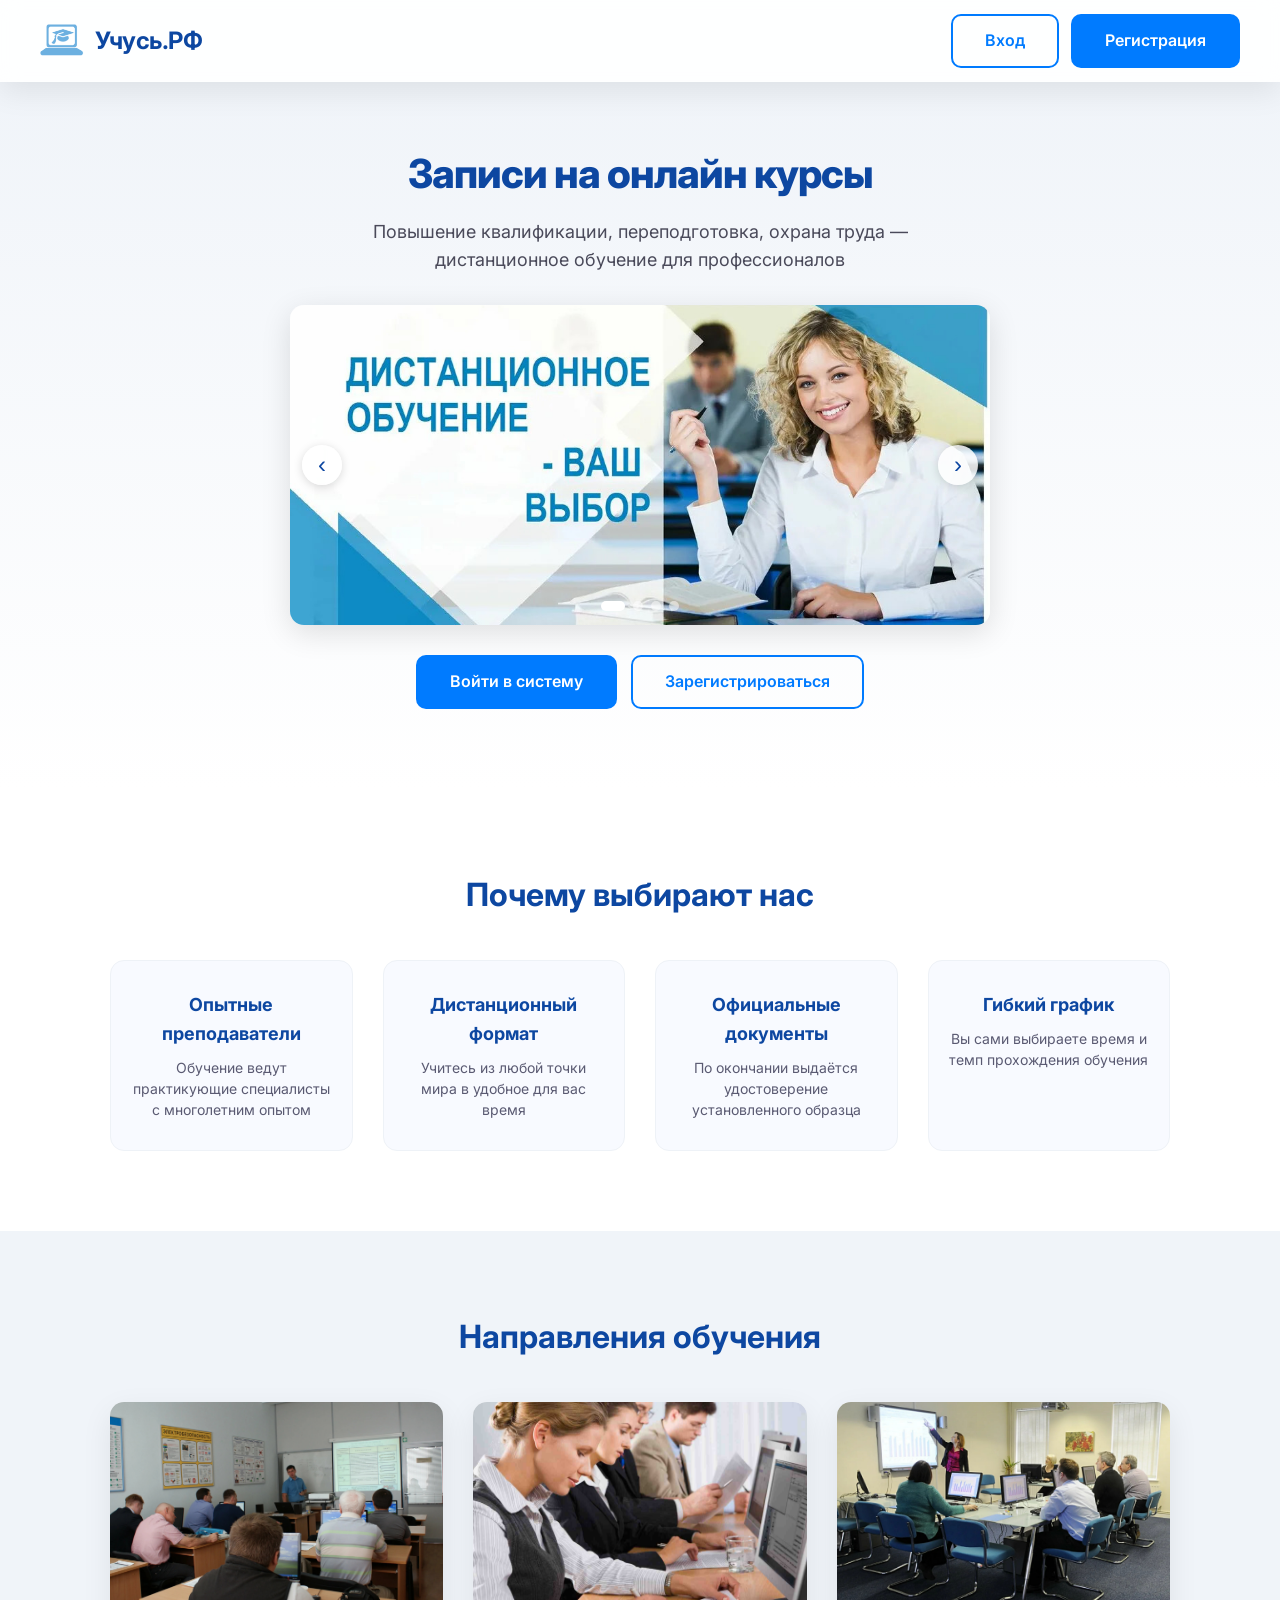
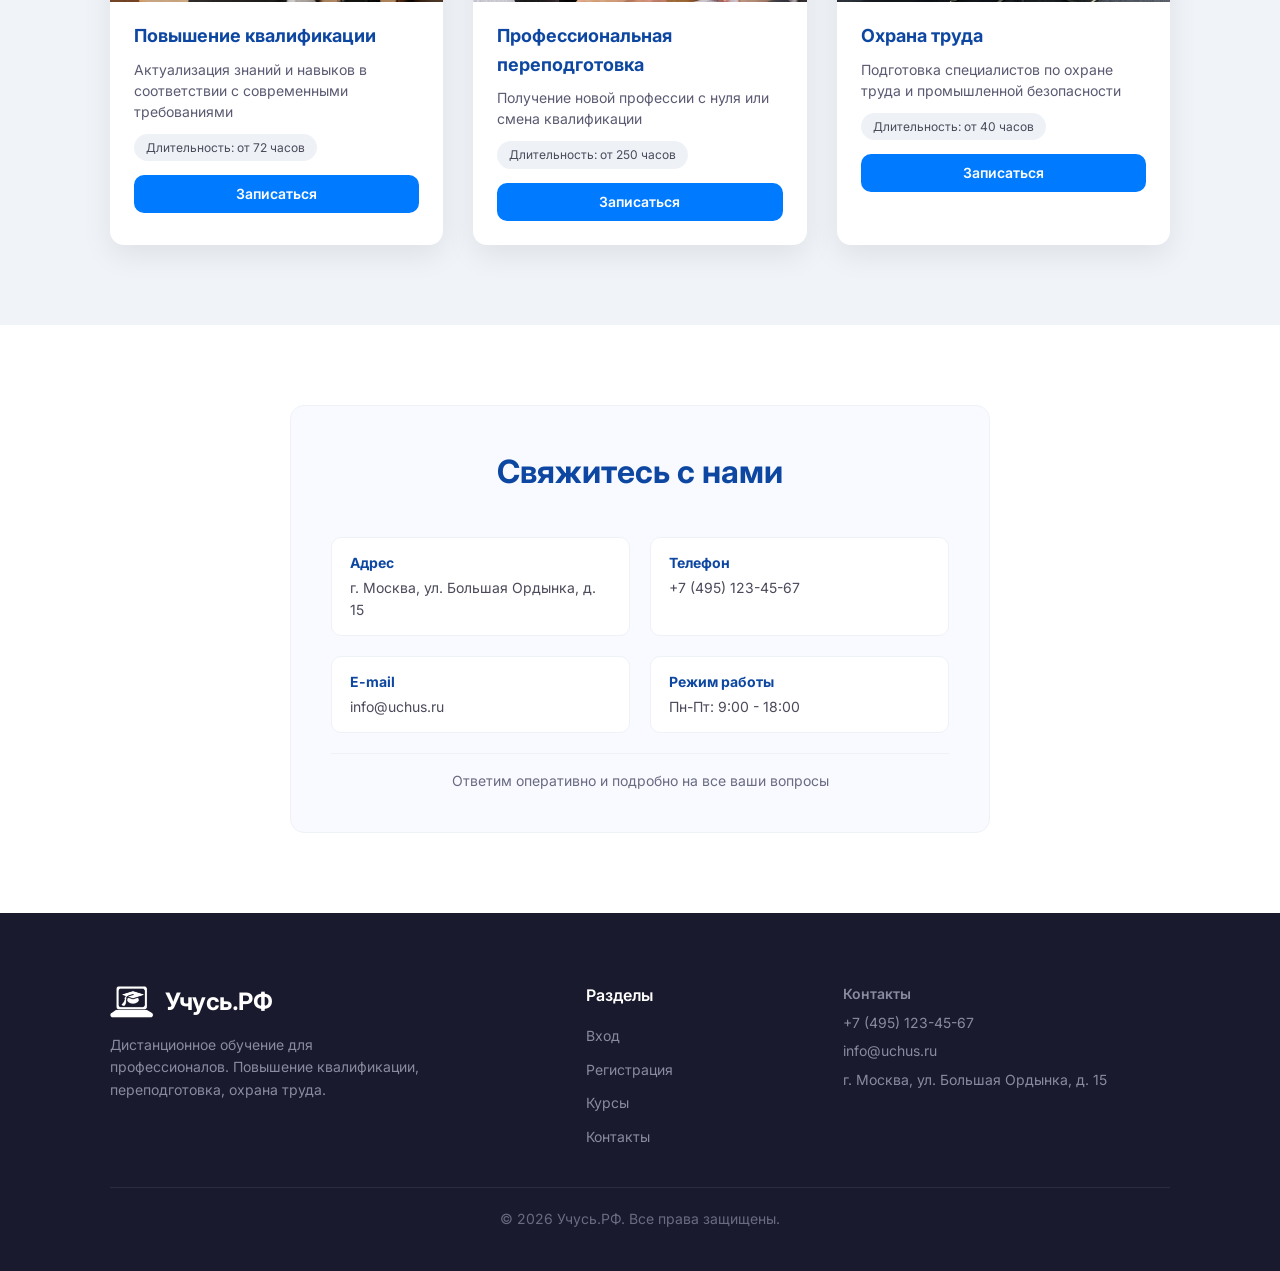
==== commit 8d50a490: "переделала под критерии" ====
--- a/assets/admin.html
+++ b/assets/admin.html
@@ -5,6 +5,7 @@
     <meta name="viewport" content="width=device-width, initial-scale=1.0">
     <title>Админ-панель - Учусь.РФ</title>
     <link rel="stylesheet" href="style.css">
+    <link rel="icon" href="assets/images/logo.png" type="image/x-icon">
 </head>
 <body>
     <header>
@@ -33,8 +34,14 @@
                     <option value="Идет обучение">В процессе</option>
                     <option value="Обучение завершено">Завершены</option>
                 </select>
+                <select id="sort-filter">
+                    <option value="date-desc">По дате (сначала новые)</option>
+                    <option value="date-asc">По дате (сначала старые)</option>
+                    <option value="status">По статусу</option>
+                    <option value="course">По курсу</option>
+                </select>
                 <button class="btn btn-sm" onclick="renderAdminApps(1)" style="padding:8px 20px;">Применить</button>
-                <button class="btn-outline btn-sm" onclick="renderAdminApps(1)" style="padding:8px 20px;">Сбросить</button>
+                <button class="btn-outline btn-sm" onclick="resetFilter()" style="padding:8px 20px;">Сбросить</button>
             </div>
             <div id="admin-app-list"></div>
             <div class="pagination">
--- a/assets/style.css
+++ b/assets/style.css
@@ -143,6 +143,32 @@
     padding: 20px;
 }
 
+.card {
+    background: var(--white);
+    padding: 30px;
+    border-radius: var(--radius);
+    box-shadow: var(--shadow);
+    transition: transform 0.3s ease, box-shadow 0.3s ease;
+    animation: fadeUp 0.6s ease forwards;
+    opacity: 0;
+}
+
+.card:hover {
+    transform: translateY(-5px);
+    box-shadow: 0 15px 40px rgba(0, 0, 0, 0.12);
+}
+
+@keyframes fadeUp {
+    from {
+        opacity: 0;
+        transform: translateY(20px);
+    }
+    to {
+        opacity: 1;
+        transform: translateY(0);
+    }
+}
+
 .app-container {
     max-width: 480px;
     margin: 40px auto;
@@ -151,17 +177,6 @@
     border-radius: var(--radius);
     box-shadow: var(--shadow);
     animation: fadeUp 0.5s ease forwards;
-}
-
-@keyframes fadeUp {
-    from {
-        opacity: 0;
-        transform: translateY(25px);
-    }
-    to {
-        opacity: 1;
-        transform: translateY(0);
-    }
 }
 
 /* ===== ЛОГОТИП НА СТРАНИЦАХ АВТОРИЗАЦИИ ===== */
@@ -260,6 +275,7 @@
     display: flex;
     align-items: center;
     justify-content: center;
+    z-index: 2;
 }
 
 .slider-btn:hover {
@@ -282,6 +298,7 @@
     transform: translateX(-50%);
     display: flex;
     gap: 8px;
+    z-index: 2;
 }
 
 .slider-dots span {
@@ -518,6 +535,7 @@
     padding: 10px 16px;
     border-radius: 10px;
     background: white;
+    border: 2px solid #e2e8f0;
 }
 
 .filter-bar .btn {
@@ -699,7 +717,9 @@
     background: white;
 }
 
-.section-title {
+.features h2,
+.courses h2,
+.contact-block h2 {
     text-align: center;
     font-size: 32px;
     color: var(--dark-primary);
@@ -726,17 +746,6 @@
     transform: translateY(-5px);
     box-shadow: var(--shadow);
     border-color: var(--primary);
-}
-
-.feature-icon {
-    margin-bottom: 16px;
-    display: flex;
-    justify-content: center;
-}
-
-.feature-icon svg {
-    width: 48px;
-    height: 48px;
 }
 
 .feature-card h3 {
@@ -839,13 +848,6 @@
     border: 1px solid #eef2f7;
 }
 
-.contact-block h2 {
-    text-align: center;
-    color: var(--dark-primary);
-    font-size: 28px;
-    margin-bottom: 30px;
-}
-
 .contact-info {
     display: grid;
     grid-template-columns: 1fr 1fr;
@@ -853,10 +855,7 @@
 }
 
 .contact-item {
-    display: flex;
-    align-items: flex-start;
-    gap: 14px;
-    padding: 14px;
+    padding: 14px 18px;
     background: white;
     border-radius: 10px;
     border: 1px solid #eef2f7;
@@ -866,16 +865,6 @@
 .contact-item:hover {
     border-color: var(--primary);
     box-shadow: var(--shadow);
-}
-
-.contact-icon {
-    flex-shrink: 0;
-    margin-top: 2px;
-}
-
-.contact-icon svg {
-    width: 24px;
-    height: 24px;
 }
 
 .contact-item strong {
@@ -935,8 +924,7 @@
     color: #8a8aa0;
 }
 
-.footer-links h4,
-.footer-contacts h4 {
+.footer-title {
     color: white;
     font-size: 16px;
     margin-bottom: 14px;
@@ -945,6 +933,7 @@
 
 .footer-links ul {
     list-style: none;
+    padding: 0;
 }
 
 .footer-links ul li {
@@ -1134,7 +1123,9 @@
         grid-template-columns: 1fr;
     }
 
-    .section-title {
+    .features h2,
+    .courses h2,
+    .contact-block h2 {
         font-size: 26px;
     }
 
@@ -1149,6 +1140,16 @@
 
     .modal-actions {
         flex-direction: column;
+    }
+
+    .filter-bar {
+        flex-direction: column;
+        align-items: stretch;
+    }
+
+    .filter-bar select,
+    .filter-bar .btn {
+        width: 100%;
     }
 }
 
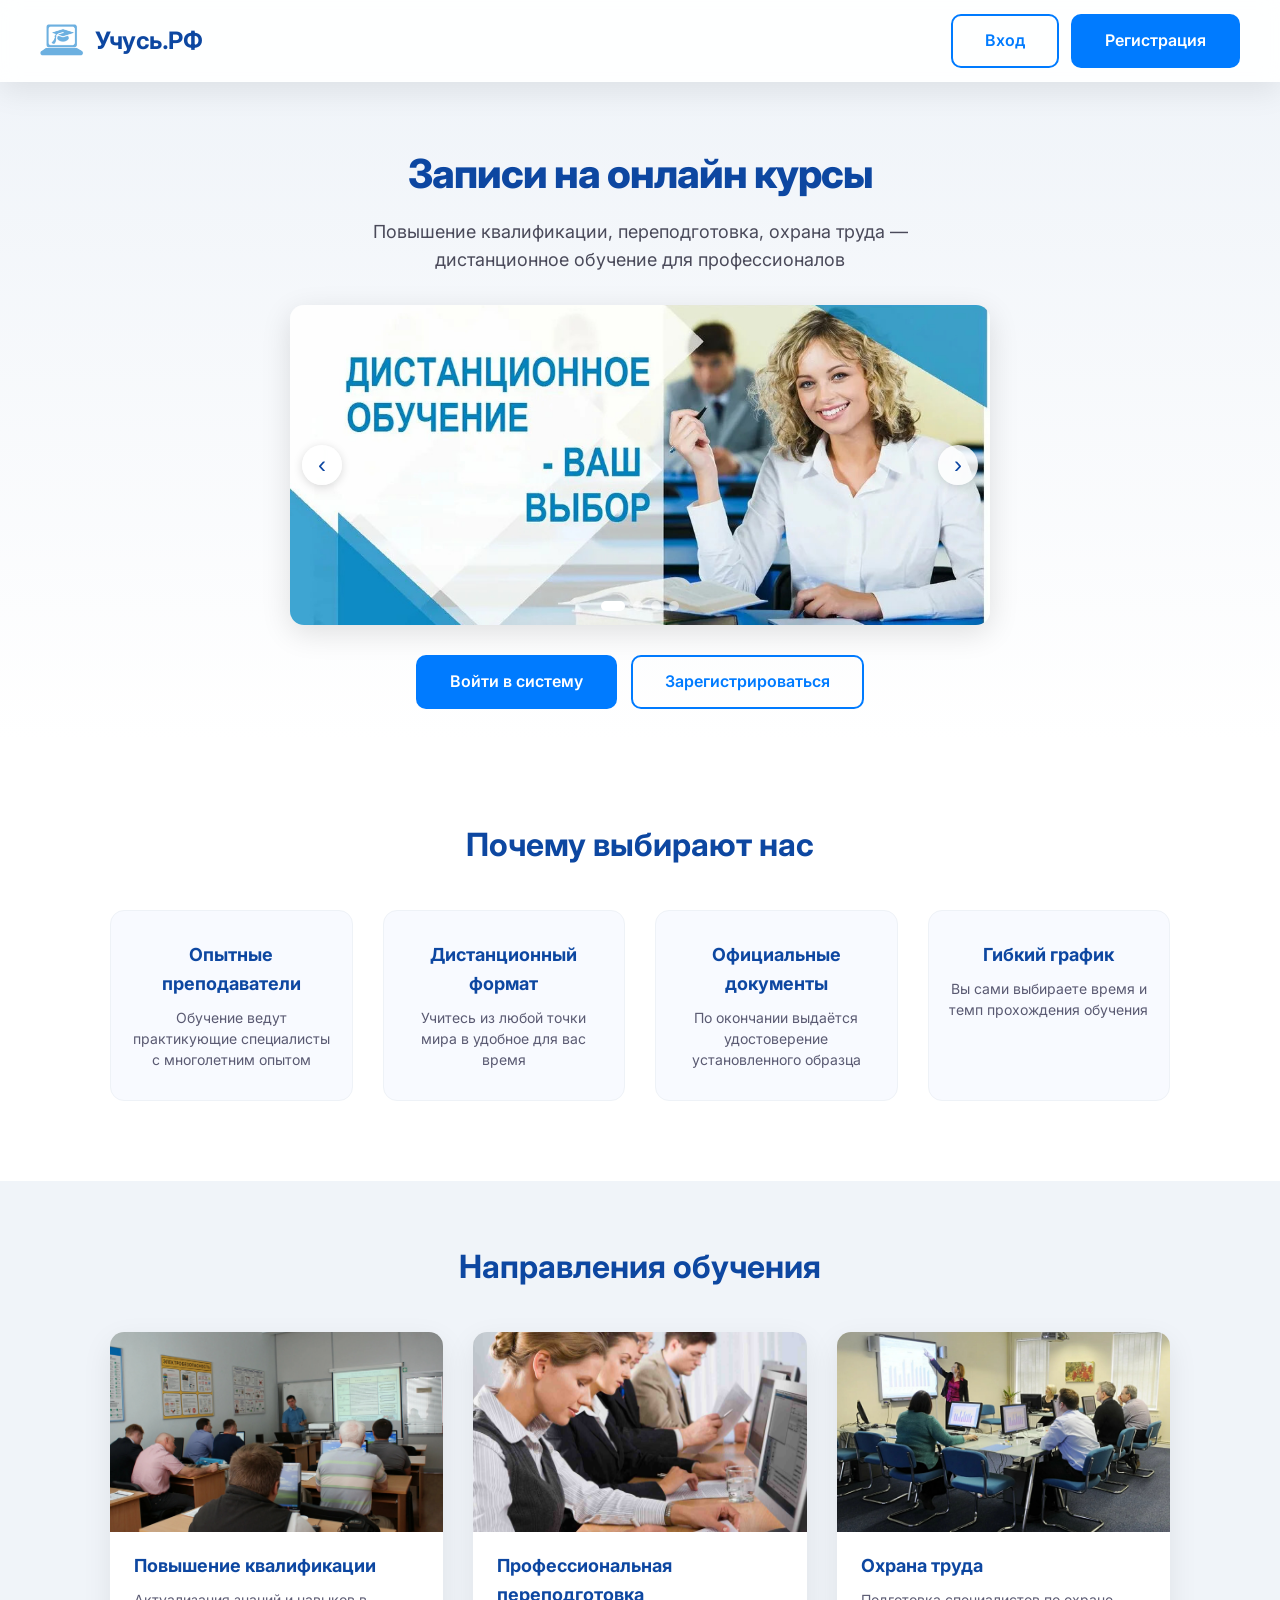
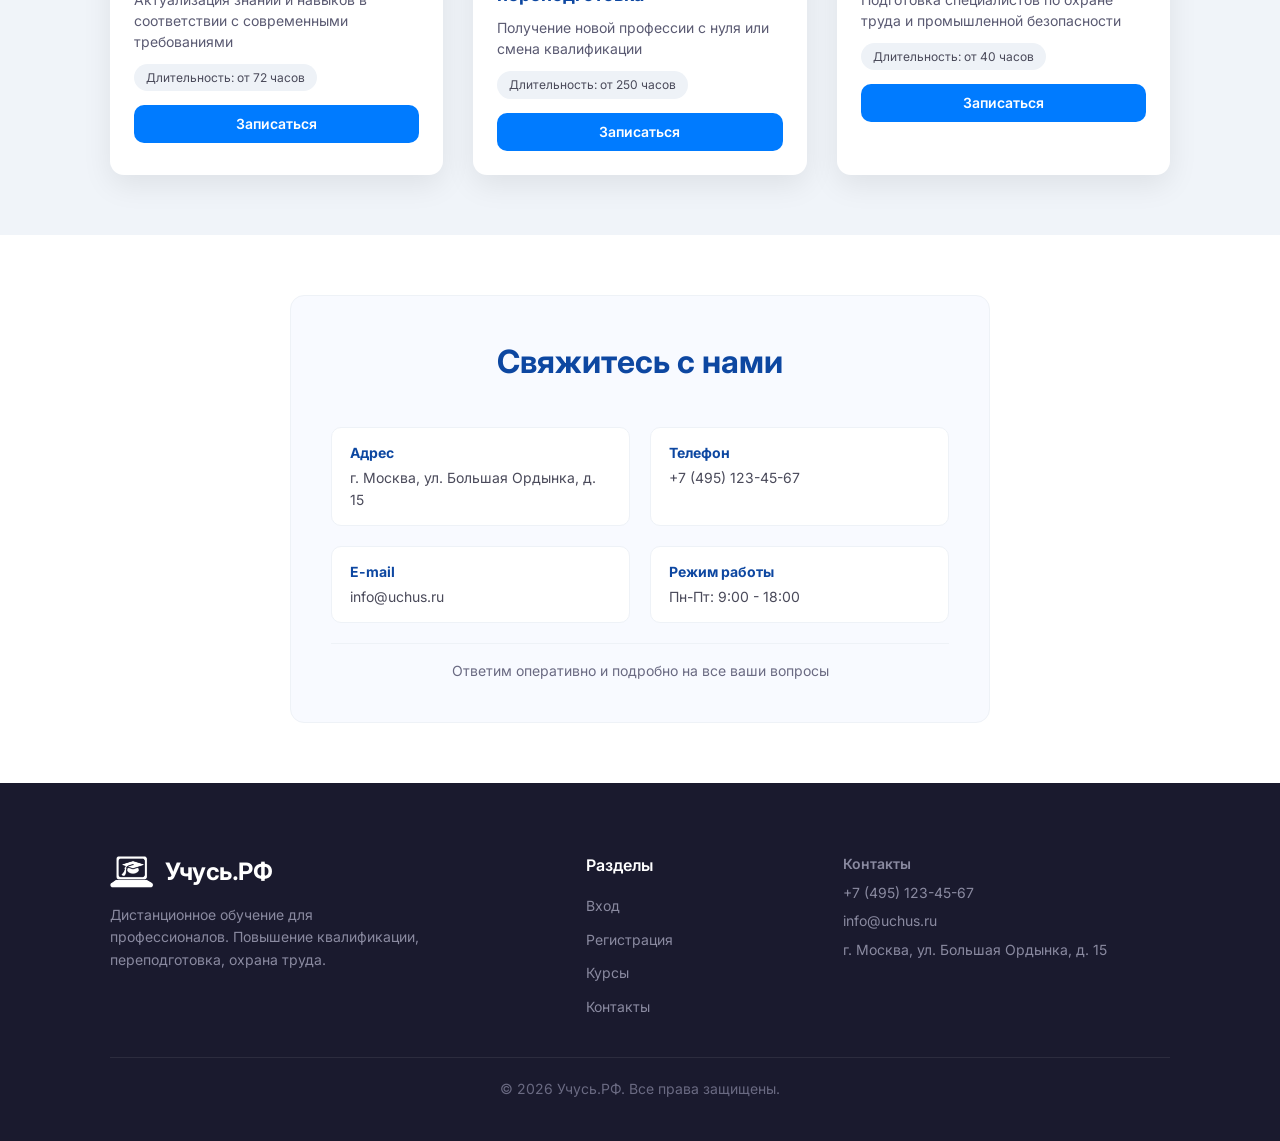
==== commit f2831c8e: "Итоговая работа" ====
--- a/assets/admin.html
+++ b/assets/admin.html
@@ -5,14 +5,14 @@
     <meta name="viewport" content="width=device-width, initial-scale=1.0">
     <title>Админ-панель - Учусь.РФ</title>
     <link rel="stylesheet" href="style.css">
-    <link rel="icon" href="assets/images/logo.png" type="image/x-icon">
+    <link rel="icon" href="images/logo.png" type="image/x-icon">
 </head>
 <body>
     <header>
         <div class="logo">
             <img src="images/logo.png" alt="Учусь.РФ" class="logo-img">
             <span>Учусь.РФ</span>
-            <span style="font-size:14px; font-weight:400; color:#6a6a82; margin-left:8px;">Админ-панель</span>
+            
         </div>
         <button class="burger-menu" id="burger-menu" aria-label="Меню">
             <span></span>
--- a/assets/style.css
+++ b/assets/style.css
@@ -199,7 +199,7 @@
 /* ===== ГЕРОЙ ===== */
 .hero {
     text-align: center;
-    padding: 40px 0 60px;
+    padding: 40px 0 10px;
     background: linear-gradient(180deg, #f0f4f9 0%, #ffffff 100%);
 }
 
@@ -762,7 +762,7 @@
 
 /* ===== БЛОК КУРСОВ ===== */
 .courses {
-    padding: 60px 0;
+    padding: 40px 0;
     background: #f0f4f9;
 }
 
@@ -835,7 +835,7 @@
 
 /* ===== КОНТАКТЫ ===== */
 .contact-section {
-    padding: 60px 0;
+    padding: 40px 0;
     background: white;
 }
 
